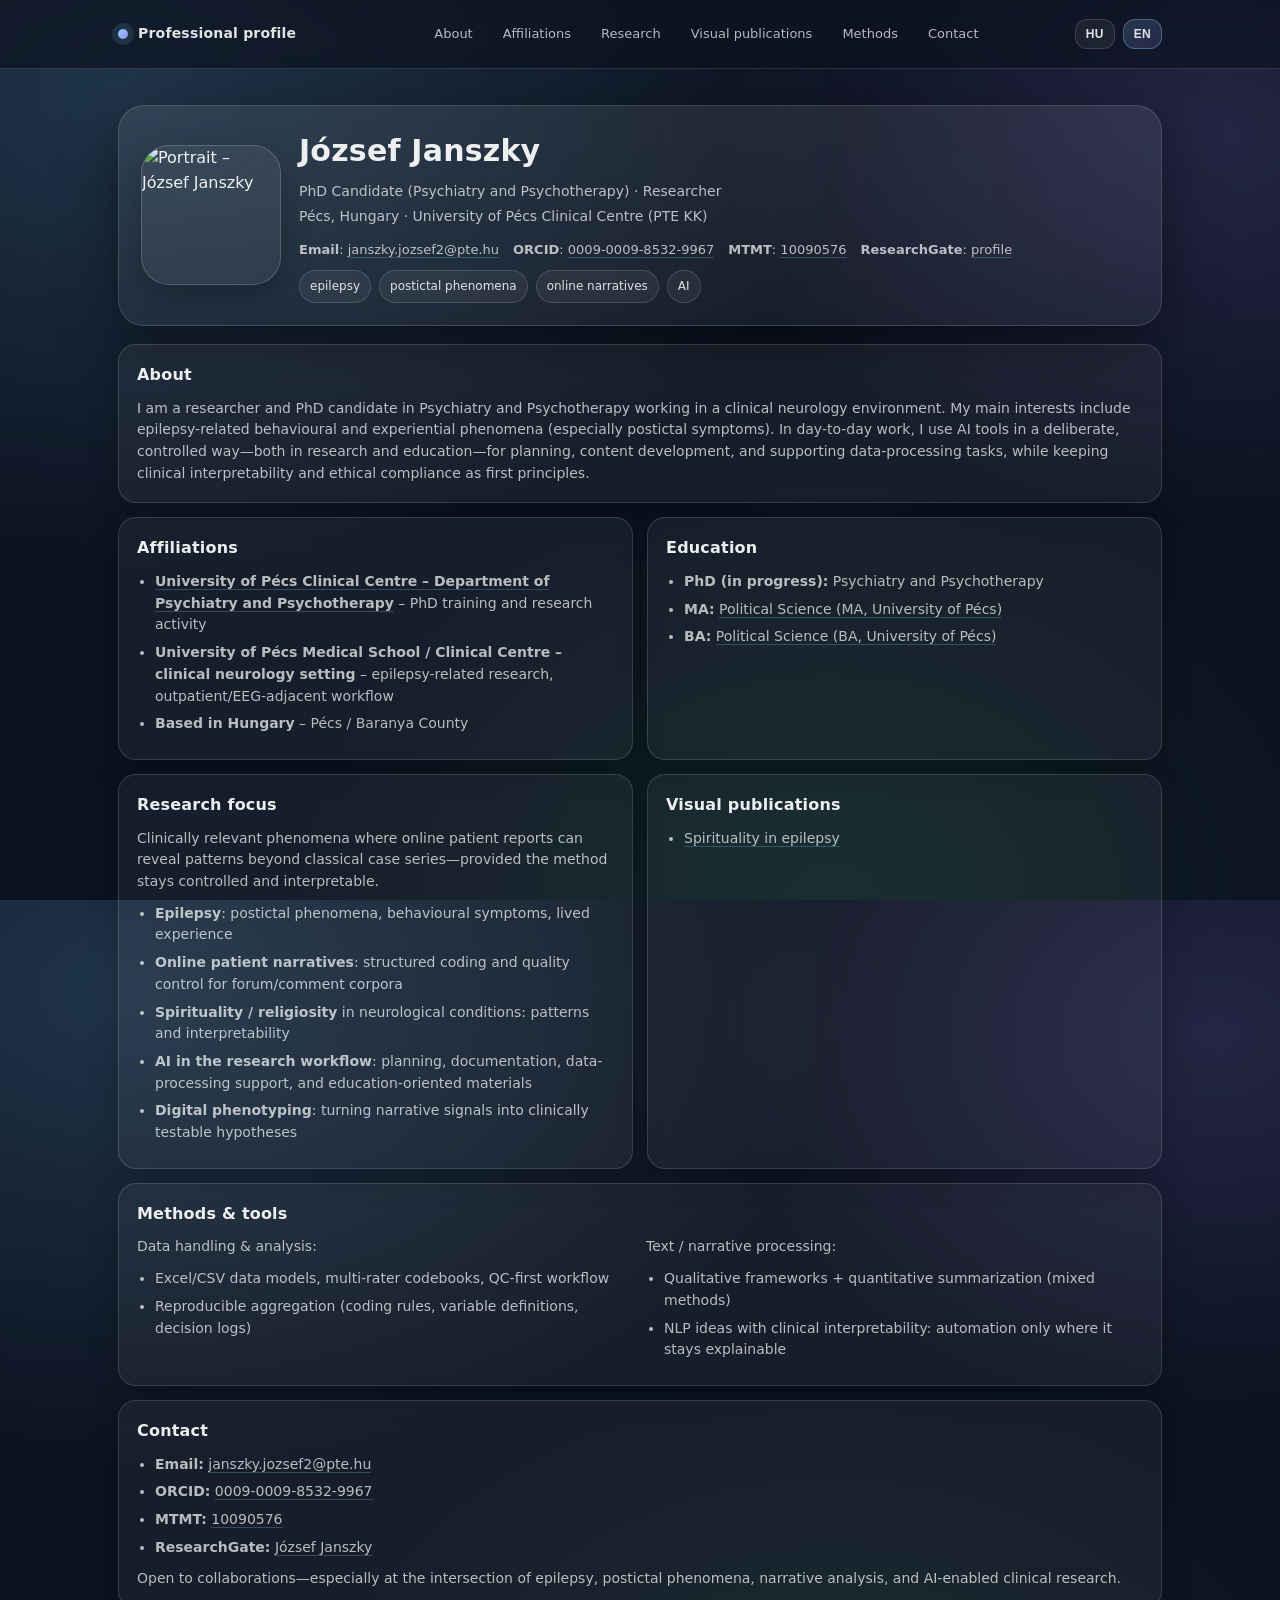
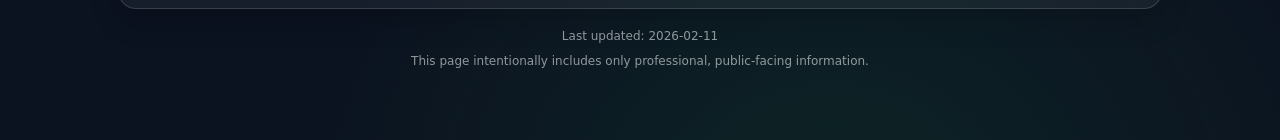
==== index.html @ a7b5bf4c "Add files via upload" ====
<!doctype html>
<html lang="hu">
<head>
  <meta charset="utf-8" />
  <meta name="viewport" content="width=device-width, initial-scale=1" />
  <title>József Janszky · Professional Profile</title>
  <meta name="description" content="Bilingual (HU/EN) professional profile for József Janszky — PhD candidate, researcher at the University of Pécs Clinical Centre." />
  <meta property="og:title" content="József Janszky · Professional Profile" />
  <meta property="og:description" content="Bilingual (HU/EN) professional profile — epilepsy-focused clinical researcher using AI in research and education." />
  <meta property="og:image" content="Profil.png" />
  <meta name="theme-color" content="#0b1220" />

  <style>
    :root {
      --bg: #0b1220;
      --panel: rgba(255,255,255,.06);
      --panel2: rgba(255,255,255,.10);
      --text: rgba(255,255,255,.92);
      --muted: rgba(255,255,255,.70);
      --muted2: rgba(255,255,255,.55);
      --accent: #7dd3fc;
      --accent2: #a78bfa;
      --border: rgba(255,255,255,.14);
      --shadow: 0 18px 60px rgba(0,0,0,.40);
      --radius: 18px;
      --radius2: 26px;
      --maxw: 1080px;
    }
    * { box-sizing: border-box; }
    html, body { height: 100%; }
    body {
      margin: 0;
      font-family: ui-sans-serif, system-ui, -apple-system, Segoe UI, Roboto, Helvetica, Arial, "Apple Color Emoji","Segoe UI Emoji";
      background:
        radial-gradient(1200px 800px at 10% 10%, rgba(125,211,252,.18), transparent 60%),
        radial-gradient(900px 700px at 95% 15%, rgba(167,139,250,.16), transparent 55%),
        radial-gradient(900px 700px at 65% 100%, rgba(34,197,94,.10), transparent 60%),
        var(--bg);
      color: var(--text);
      line-height: 1.55;
    }
    a {
      color: inherit;
      text-decoration: none;
      border-bottom: 1px solid rgba(125,211,252,.25);
    }
    a:hover {
      border-bottom-color: rgba(125,211,252,.70);
      color: white;
    }
    .topbar {
      position: sticky;
      top: 0;
      z-index: 50;
      backdrop-filter: blur(10px);
      background: rgba(11,18,32,.65);
      border-bottom: 1px solid var(--border);
    }
    .topbar-inner {
      max-width: var(--maxw);
      margin: 0 auto;
      padding: 12px 18px;
      display: flex;
      gap: 14px;
      align-items: center;
      justify-content: space-between;
    }
    .brand {
      display: flex;
      gap: 10px;
      align-items: center;
      min-width: 220px;
    }
    .dot {
      width: 10px; height: 10px; border-radius: 99px;
      background: linear-gradient(135deg, var(--accent), var(--accent2));
      box-shadow: 0 0 0 6px rgba(125,211,252,.12);
    }
    .brand-title {
      font-weight: 650;
      letter-spacing: .2px;
      font-size: 14px;
      color: rgba(255,255,255,.88);
    }
    .nav {
      display: flex;
      gap: 14px;
      flex-wrap: wrap;
      justify-content: center;
      align-items: center;
      padding: 6px 0;
    }
    .nav a {
      border-bottom: none;
      color: var(--muted);
      font-size: 13px;
      padding: 6px 8px;
      border-radius: 10px;
    }
    .nav a:hover {
      background: rgba(255,255,255,.06);
      color: rgba(255,255,255,.92);
    }
    .lang-switch {
      display: flex;
      gap: 8px;
      align-items: center;
    }
    .btn {
      appearance: none;
      border: 1px solid var(--border);
      background: rgba(255,255,255,.06);
      color: rgba(255,255,255,.86);
      padding: 7px 10px;
      border-radius: 12px;
      cursor: pointer;
      font-size: 12px;
      font-weight: 650;
      letter-spacing: .3px;
    }
    .btn:hover {
      background: rgba(255,255,255,.10);
      border-color: rgba(255,255,255,.22);
    }
    .btn.active {
      background: linear-gradient(135deg, rgba(125,211,252,.18), rgba(167,139,250,.16));
      border-color: rgba(125,211,252,.35);
    }

    .container {
      max-width: var(--maxw);
      margin: 0 auto;
      padding: 18px 18px 70px;
    }

    .hero {
      margin-top: 18px;
      border: 1px solid var(--border);
      background: linear-gradient(180deg, rgba(255,255,255,.08), rgba(255,255,255,.05));
      border-radius: var(--radius2);
      box-shadow: var(--shadow);
      padding: 22px;
      display: grid;
      grid-template-columns: 140px 1fr;
      gap: 18px;
      align-items: center;
    }
    .avatar {
      width: 140px;
      height: 140px;
      border-radius: 28px;
      object-fit: cover;
      border: 1px solid rgba(255,255,255,.18);
      box-shadow: 0 10px 30px rgba(0,0,0,.25);
      background: rgba(255,255,255,.06);
    }
    h1 {
      margin: 0;
      font-size: 30px;
      letter-spacing: .2px;
    }
    .subtitle {
      margin: 6px 0 10px;
      color: var(--muted);
      font-size: 14px;
    }
    .chips {
      display: flex;
      flex-wrap: wrap;
      gap: 8px;
      margin-top: 10px;
    }
    .chip {
      font-size: 12px;
      color: rgba(255,255,255,.86);
      padding: 6px 10px;
      border-radius: 999px;
      border: 1px solid rgba(255,255,255,.14);
      background: rgba(255,255,255,.06);
    }
    .meta {
      display: flex;
      flex-wrap: wrap;
      gap: 10px 14px;
      margin-top: 12px;
      color: var(--muted);
      font-size: 13px;
    }
    .meta a {
      border-bottom-color: rgba(125,211,252,.25);
    }

    .grid {
      margin-top: 18px;
      display: grid;
      grid-template-columns: 1fr 1fr;
      gap: 14px;
    }
    .card {
      border: 1px solid var(--border);
      background: rgba(255,255,255,.05);
      border-radius: var(--radius);
      padding: 18px;
      box-shadow: 0 10px 30px rgba(0,0,0,.18);
    }
    .card h2 {
      margin: 0 0 10px;
      font-size: 16px;
      letter-spacing: .2px;
    }
    .card p {
      margin: 0;
      color: var(--muted);
      font-size: 14px;
    }
    .card ul {
      margin: 10px 0 0 18px;
      padding: 0;
      color: var(--muted);
      font-size: 14px;
    }
    .card li {
      margin: 6px 0;
    }
    .wide {
      grid-column: 1 / -1;
    }

    .footer {
      margin-top: 18px;
      color: var(--muted2);
      font-size: 12px;
      text-align: center;
    }
    .footer a {
      color: rgba(255,255,255,.78);
      border-bottom-color: rgba(255,255,255,.25);
    }

    @media (max-width: 820px) {
      .hero {
        grid-template-columns: 1fr;
      }
      .avatar {
        width: 128px;
        height: 128px;
      }
      .grid {
        grid-template-columns: 1fr;
      }
      .brand {
        min-width: unset;
      }
      .nav {
        display: none;
      }
    }

    @media print {
      body {
        background: white;
        color: black;
      }
      .topbar, .chips {
        display: none !important;
      }
      .hero, .card {
        box-shadow: none;
        background: white;
        border-color: #ddd;
      }
      a {
        border-bottom: none;
        color: black;
        text-decoration: underline;
      }
      .subtitle, .card p, .card ul, .meta {
        color: #333;
      }
    }
  </style>
</head>

<body>
  <header class="topbar">
    <div class="topbar-inner">
      <div class="brand" aria-label="Site header">
        <span class="dot" aria-hidden="true"></span>
        <div>
          <div class="brand-title" data-i18n="brand_title">Szakmai profil</div>
        </div>
      </div>

      <nav class="nav" aria-label="Page navigation">
        <a href="#about" data-i18n="nav_about">Röviden</a>
        <a href="#affiliations" data-i18n="nav_affiliations">Intézményi háttér</a>
        <a href="#interests" data-i18n="nav_interests">Kutatási témák</a>
        <a href="#projects" data-i18n="nav_projects">Vizuális publikációk</a>
        <a href="#methods" data-i18n="nav_methods">Módszertan</a>
        <a href="#contact" data-i18n="nav_contact">Kapcsolat</a>
      </nav>

      <div class="lang-switch" aria-label="Language switch">
        <button class="btn active" id="btnHu" type="button" aria-pressed="true" onclick="setLang('hu')">HU</button>
        <button class="btn" id="btnEn" type="button" aria-pressed="false" onclick="setLang('en')">EN</button>
      </div>
    </div>
  </header>

  <main class="container">
    <section class="hero" aria-label="Profile header">
      <img class="avatar" src="Profil.png" alt="" data-i18n-alt="photo_alt" />

      <div>
        <h1>József Janszky</h1>
        <div class="subtitle" data-i18n="hero_title">PhD-hallgató (Pszichiátria és pszichoterápia) · kutató</div>
        <div class="subtitle" style="margin-top:-6px" data-i18n="hero_subtitle">Pécs, Magyarország · University of Pécs Clinical Centre (PTE KK)</div>

        <div class="meta" aria-label="Quick links">
          <span><strong data-i18n="meta_email_label">E-mail</strong>: <a href="mailto:janszky.jozsef2@pte.hu">janszky.jozsef2@pte.hu</a></span>
          <span><strong>ORCID</strong>: <a href="https://orcid.org/0009-0009-8532-9967" target="_blank" rel="noopener">0009-0009-8532-9967</a></span>
          <span><strong>MTMT</strong>: <a href="https://m2.mtmt.hu/gui2/?mode=browse&sel=10090576&type=authors" target="_blank" rel="noopener">10090576</a></span>
          <span><strong>ResearchGate</strong>: <a href="https://www.researchgate.net/profile/Jozsef-Janszky-2?ev=hdr_xprf" target="_blank" rel="noopener">profile</a></span>
        </div>

        <div class="chips" aria-label="Keywords">
          <span class="chip" data-i18n="chip_epilepsy">epilepszia</span>
          <span class="chip" data-i18n="chip_postictal">posztiktális jelenségek</span>
          <span class="chip" data-i18n="chip_narratives">online narratívák</span>
          <span class="chip" data-i18n="chip_ai">AI</span>
        </div>
      </div>
    </section>

    <section class="grid" aria-label="Content sections">
      <article class="card wide" id="about">
        <h2 data-i18n="about_title">Röviden</h2>
        <p data-i18n="about_p1"></p>
      </article>

      <article class="card" id="affiliations">
        <h2 data-i18n="aff_title">Intézményi háttér</h2>
        <ul data-i18n-html="aff_list"></ul>
      </article>

      <article class="card">
        <h2 data-i18n="edu_title">Végzettség</h2>
        <ul data-i18n-html="edu_list"></ul>
      </article>

      <article class="card" id="interests">
        <h2 data-i18n="interests_title">Kutatási fókusz</h2>
        <p data-i18n="interests_p1"></p>
        <ul data-i18n-html="interests_list"></ul>
      </article>

      <article class="card" id="projects">
        <h2 data-i18n="projects_title">Vizuális publikációk</h2>
        <ul data-i18n-html="projects_list"></ul>
        <p style="margin-top:10px" data-i18n="projects_note"></p>
      </article>

      <article class="card wide" id="methods">
        <h2 data-i18n="methods_title">Módszertan & eszközök</h2>
        <div style="display:grid; grid-template-columns: 1fr 1fr; gap: 12px;">
          <div>
            <p data-i18n="methods_p1"></p>
            <ul data-i18n-html="methods_list1"></ul>
          </div>
          <div>
            <p data-i18n="methods_p2"></p>
            <ul data-i18n-html="methods_list2"></ul>
          </div>
        </div>
      </article>

      <article class="card wide" id="contact">
        <h2 data-i18n="contact_title">Kapcsolat</h2>
        <ul data-i18n-html="contact_list"></ul>
        <p style="margin-top:10px" data-i18n="contact_note"></p>
      </article>
    </section>

    <footer class="footer" aria-label="Footer">
      <div data-i18n="last_updated">Utoljára frissítve: 2026-02-11</div>
      <div style="margin-top:6px" data-i18n-html="privacy_note"></div>
    </footer>
  </main>

  <script>
    const I18N = {
      hu: {
        brand_title: "Szakmai profil",
        nav_about: "Röviden",
        nav_affiliations: "Intézményi háttér",
        nav_interests: "Kutatási témák",
        nav_projects: "Vizuális publikációk",
        nav_methods: "Módszertan",
        nav_contact: "Kapcsolat",

        photo_alt: "Portré – Janszky József",
        hero_title: "PhD-hallgató (Pszichiátria és pszichoterápia) · kutató",
        hero_subtitle: "Pécs, Magyarország · University of Pécs Clinical Centre (PTE KK)",
        meta_email_label: "E-mail",

        chip_epilepsy: "epilepszia",
        chip_postictal: "posztiktális jelenségek",
        chip_narratives: "online narratívák",
        chip_ai: "AI",

        about_title: "Röviden",
        about_p1:
          "Kutató és PhD-hallgató vagyok a pszichiátria és pszichoterápia területén, klinikai neurológiai környezetben dolgozom. A fő érdeklődésem az epilepsziához kapcsolódó viselkedéses és élményjelenségek (különösen a posztiktális tünetek). A mindennapi munkámban az AI-eszközöket tudatosan, kontrollált módon használom kutatásban és oktatásban: tervezés, anyagkészítés, és adatfeldolgozási feladatok támogatására, úgy hogy a klinikai értelmezhetőség és az etikai megfelelés végig elsődleges marad.",

        aff_title: "Intézményi háttér",
        aff_list: `
          <li><a href="https://kk.pte.hu/hu/klinikai-kozpont-betegellato-egysegek/klinikai-betegellato-egysegek/pszichiatriai-es" target="_blank" rel="noopener"><strong>PTE KK Pszichiátriai és Pszichoterápiás Klinika</strong></a> – PhD-képzés és kutatási tevékenység</li>
          <li><strong>PTE ÁOK / PTE KK – klinikai neurológiai közeg</strong> – epilepsziához kapcsolódó kutatások, ambuláns és EEG-közeli környezet</li>
          <li><strong>Magyarország</strong> – Pécs / Baranya megye</li>
        `,

        edu_title: "Végzettség",
        edu_list: `
          <li><strong>PhD (folyamatban):</strong> Pszichiátria és pszichoterápia</li>
          <li><strong>MA:</strong> <a href="https://btk.pte.hu/hu/kepzeseink/politikatudomany-mesterszak" target="_blank" rel="noopener">PTE Politikatudományok (MA)</a></li>
          <li><strong>BA:</strong> <a href="https://btk.pte.hu/hu/kepzeseink/politikatudomanyok-alapszak" target="_blank" rel="noopener">PTE Politikatudományok (BA)</a></li>
        `,

        interests_title: "Kutatási fókusz",
        interests_p1:
          "Klinikailag releváns jelenségek, amelyeknél sokszor a „klasszikus” leíró esetsorokon túl az online betegbeszámolók is új mintázatokat hozhatnak elő – megfelelő módszertani kontroll mellett.",
        interests_list: `
          <li><strong>Epilepszia</strong>: posztiktális jelenségek, viselkedéses tünetek, betegélmények</li>
          <li><strong>Online beteg-narratívák</strong>: fórum- és kommentkorpuszok strukturált kódolása, minőség-ellenőrzése</li>
          <li><strong>Spiritualitás / vallásosság</strong> neurológiai állapotokban: mintázatok és interpretálhatóság</li>
          <li><strong>AI a kutatási munkafolyamatban</strong>: tervezés, dokumentálás, adatfeldolgozás-támogatás, oktatási anyagok fejlesztése</li>
          <li><strong>Digitális fenotipizálás</strong>: narratív jelekből klinikai hipotézisek felállítása</li>
        `,

        projects_title: "Vizuális publikációk",
        projects_list: `
          <li><a href="https://janszkyjozsef.github.io/Spirituality-in-epilepsy/" target="_blank" rel="noopener">Spirituality in epilepsy</a></li>
        `,
        projects_note: ``,

        methods_title: "Módszertan & eszközök",
        methods_p1: "Adatkezelés és elemzés:",
        methods_list1: `
          <li>Excel/CSV alapú adatmodellek, többkódolós kódlapok, minőség-ellenőrzés</li>
          <li>Reprodukálható összesítések (kódolási szabályok, változódefiníciók, döntési napló)</li>
        `,
        methods_p2: "Szöveges/narratív adatok feldolgozása:",
        methods_list2: `
          <li>Qualitatív kódolási keretek + kvantitatív összegzés (mixed methods)</li>
          <li>NLP-ötletek klinikai interpretációval: csak annyi automatizálás, amennyi átlátható</li>
        `,

        contact_title: "Kapcsolat",
        contact_list: `
          <li><strong>E-mail:</strong> <a href="mailto:janszky.jozsef2@pte.hu">janszky.jozsef2@pte.hu</a></li>
          <li><strong>ORCID:</strong> <a href="https://orcid.org/0009-0009-8532-9967" target="_blank" rel="noopener">0009-0009-8532-9967</a></li>
          <li><strong>MTMT:</strong> <a href="https://m2.mtmt.hu/gui2/?mode=browse&sel=10090576&type=authors" target="_blank" rel="noopener">10090576</a></li>
          <li><strong>ResearchGate:</strong> <a href="https://www.researchgate.net/profile/Jozsef-Janszky-2?ev=hdr_xprf" target="_blank" rel="noopener">József Janszky</a></li>
        `,
        contact_note:
          "Szakmai együttműködésekre nyitott vagyok, különösen epilepszia, posztiktális jelenségek, narratíva-elemzés és AI-támogatott klinikai kutatás metszetében.",

        last_updated: "Utoljára frissítve: 2026-02-11",
        privacy_note:
          "Ez az oldal szándékosan csak szakmai és nyilvánosan vállalható információkat tartalmaz."
      },

      en: {
        brand_title: "Professional profile",
        nav_about: "About",
        nav_affiliations: "Affiliations",
        nav_interests: "Research",
        nav_projects: "Visual publications",
        nav_methods: "Methods",
        nav_contact: "Contact",

        photo_alt: "Portrait – József Janszky",
        hero_title: "PhD Candidate (Psychiatry and Psychotherapy) · Researcher",
        hero_subtitle: "Pécs, Hungary · University of Pécs Clinical Centre (PTE KK)",
        meta_email_label: "Email",

        chip_epilepsy: "epilepsy",
        chip_postictal: "postictal phenomena",
        chip_narratives: "online narratives",
        chip_ai: "AI",

        about_title: "About",
        about_p1:
          "I am a researcher and PhD candidate in Psychiatry and Psychotherapy working in a clinical neurology environment. My main interests include epilepsy-related behavioural and experiential phenomena (especially postictal symptoms). In day-to-day work, I use AI tools in a deliberate, controlled way—both in research and education—for planning, content development, and supporting data-processing tasks, while keeping clinical interpretability and ethical compliance as first principles.",

        aff_title: "Affiliations",
        aff_list: `
          <li><a href="https://kk.pte.hu/hu/klinikai-kozpont-betegellato-egysegek/klinikai-betegellato-egysegek/pszichiatriai-es" target="_blank" rel="noopener"><strong>University of Pécs Clinical Centre – Department of Psychiatry and Psychotherapy</strong></a> – PhD training and research activity</li>
          <li><strong>University of Pécs Medical School / Clinical Centre – clinical neurology setting</strong> – epilepsy-related research, outpatient/EEG-adjacent workflow</li>
          <li><strong>Based in Hungary</strong> – Pécs / Baranya County</li>
        `,

        edu_title: "Education",
        edu_list: `
          <li><strong>PhD (in progress):</strong> Psychiatry and Psychotherapy</li>
          <li><strong>MA:</strong> <a href="https://btk.pte.hu/hu/kepzeseink/politikatudomany-mesterszak" target="_blank" rel="noopener">Political Science (MA, University of Pécs)</a></li>
          <li><strong>BA:</strong> <a href="https://btk.pte.hu/hu/kepzeseink/politikatudomanyok-alapszak" target="_blank" rel="noopener">Political Science (BA, University of Pécs)</a></li>
        `,

        interests_title: "Research focus",
        interests_p1:
          "Clinically relevant phenomena where online patient reports can reveal patterns beyond classical case series—provided the method stays controlled and interpretable.",
        interests_list: `
          <li><strong>Epilepsy</strong>: postictal phenomena, behavioural symptoms, lived experience</li>
          <li><strong>Online patient narratives</strong>: structured coding and quality control for forum/comment corpora</li>
          <li><strong>Spirituality / religiosity</strong> in neurological conditions: patterns and interpretability</li>
          <li><strong>AI in the research workflow</strong>: planning, documentation, data-processing support, and education-oriented materials</li>
          <li><strong>Digital phenotyping</strong>: turning narrative signals into clinically testable hypotheses</li>
        `,

        projects_title: "Visual publications",
        projects_list: `
          <li><a href="https://janszkyjozsef.github.io/Spirituality-in-epilepsy/" target="_blank" rel="noopener">Spirituality in epilepsy</a></li>
        `,
        projects_note: ``,

        methods_title: "Methods & tools",
        methods_p1: "Data handling & analysis:",
        methods_list1: `
          <li>Excel/CSV data models, multi-rater codebooks, QC-first workflow</li>
          <li>Reproducible aggregation (coding rules, variable definitions, decision logs)</li>
        `,
        methods_p2: "Text / narrative processing:",
        methods_list2: `
          <li>Qualitative frameworks + quantitative summarization (mixed methods)</li>
          <li>NLP ideas with clinical interpretability: automation only where it stays explainable</li>
        `,

        contact_title: "Contact",
        contact_list: `
          <li><strong>Email:</strong> <a href="mailto:janszky.jozsef2@pte.hu">janszky.jozsef2@pte.hu</a></li>
          <li><strong>ORCID:</strong> <a href="https://orcid.org/0009-0009-8532-9967" target="_blank" rel="noopener">0009-0009-8532-9967</a></li>
          <li><strong>MTMT:</strong> <a href="https://m2.mtmt.hu/gui2/?mode=browse&sel=10090576&type=authors" target="_blank" rel="noopener">10090576</a></li>
          <li><strong>ResearchGate:</strong> <a href="https://www.researchgate.net/profile/Jozsef-Janszky-2?ev=hdr_xprf" target="_blank" rel="noopener">József Janszky</a></li>
        `,
        contact_note:
          "Open to collaborations—especially at the intersection of epilepsy, postictal phenomena, narrative analysis, and AI-enabled clinical research.",

        last_updated: "Last updated: 2026-02-11",
        privacy_note:
          "This page intentionally includes only professional, public-facing information."
      }
    };

    function setOrHideText(el, text) {
      const t = (text || "").trim();
      if (!t) {
        el.style.display = "none";
        el.textContent = "";
        return;
      }
      el.style.display = "";
      el.textContent = t;
    }

    function setOrHideHTML(el, html) {
      const h = (html || "").trim();
      if (!h) {
        el.style.display = "none";
        el.innerHTML = "";
        return;
      }
      el.style.display = "";
      el.innerHTML = h;
    }

    function applyI18n(lang) {
      const dict = I18N[lang] || I18N.hu;

      document.querySelectorAll("[data-i18n]").forEach(el => {
        const key = el.getAttribute("data-i18n");
        const val = dict[key];
        if (typeof val === "string") {
          setOrHideText(el, val.replace("{today}", "2026-02-11"));
        }
      });

      document.querySelectorAll("[data-i18n-html]").forEach(el => {
        const key = el.getAttribute("data-i18n-html");
        const val = dict[key];
        if (typeof val === "string") {
          setOrHideHTML(el, val.replace("{today}", "2026-02-11"));
        }
      });

      document.querySelectorAll("[data-i18n-alt]").forEach(el => {
        const key = el.getAttribute("data-i18n-alt");
        const val = dict[key];
        if (typeof val === "string") el.setAttribute("alt", val);
      });

      document.documentElement.lang = lang;
      document.getElementById("btnHu").classList.toggle("active", lang === "hu");
      document.getElementById("btnEn").classList.toggle("active", lang === "en");
      document.getElementById("btnHu").setAttribute("aria-pressed", lang === "hu" ? "true" : "false");
      document.getElementById("btnEn").setAttribute("aria-pressed", lang === "en" ? "true" : "false");
    }

    function setLang(lang) {
      try { localStorage.setItem("lang", lang); } catch(e) {}
      applyI18n(lang);
    }

    (function() {
      let lang = "hu";
      try {
        const stored = localStorage.getItem("lang");
        if (stored === "hu" || stored === "en") lang = stored;
        else {
          const nav = (navigator.language || "").toLowerCase();
          if (nav.startsWith("en")) lang = "en";
        }
      } catch(e) {}
      applyI18n(lang);
    })();
  </script>
</body>
</html>
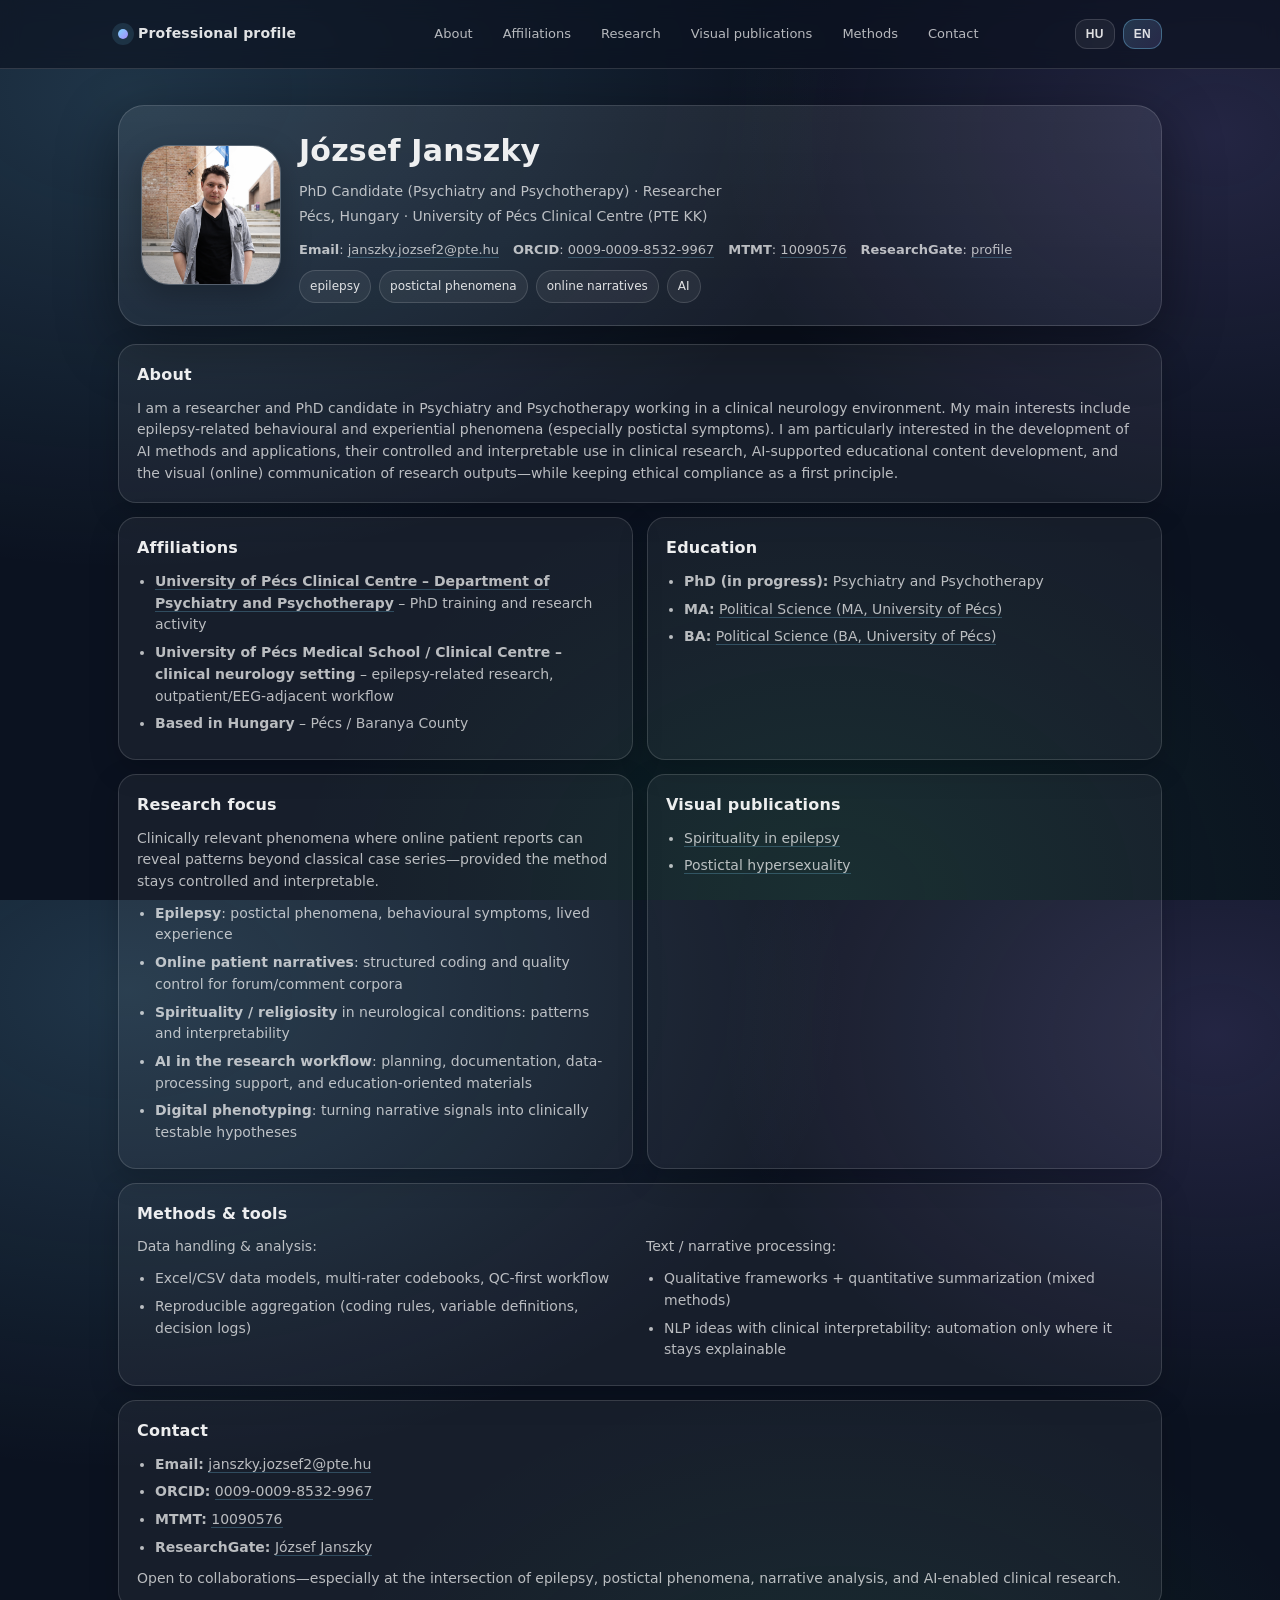
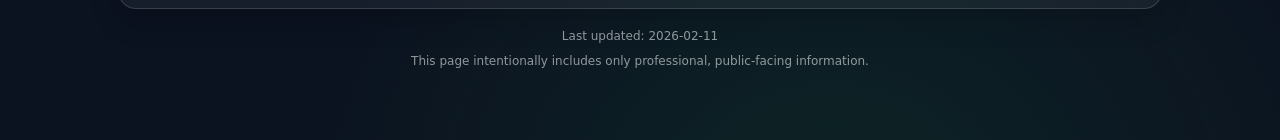
==== commit 12b54d2f: "Add files via upload" ====
--- a/index.html
+++ b/index.html
@@ -7,8 +7,10 @@
   <meta name="description" content="Bilingual (HU/EN) professional profile for József Janszky — PhD candidate, researcher at the University of Pécs Clinical Centre." />
   <meta property="og:title" content="József Janszky · Professional Profile" />
   <meta property="og:description" content="Bilingual (HU/EN) professional profile — epilepsy-focused clinical researcher using AI in research and education." />
+  <meta property="og:image" content="Profil_512.jpg" />
   <meta property="og:image" content="Profil.png" />
   <meta name="theme-color" content="#0b1220" />
+  <link rel="preload" as="image" href="Profil_512.jpg" />
 
   <style>
     :root {
@@ -309,7 +311,7 @@
 
   <main class="container">
     <section class="hero" aria-label="Profile header">
-      <img class="avatar" src="Profil.png" alt="" data-i18n-alt="photo_alt" />
+      <img class="avatar" src="Profil_512.jpg" data-embed="[data-uri]" onerror="if(!this.dataset.triedPng){this.dataset.triedPng='1'; this.src='Profil.png';} else {this.onerror=null; this.src=this.dataset.embed;}" loading="eager" decoding="async" alt="" data-i18n-alt="photo_alt" />
 
       <div>
         <h1>József Janszky</h1>
@@ -410,7 +412,7 @@
 
         about_title: "Röviden",
         about_p1:
-          "Kutató és PhD-hallgató vagyok a pszichiátria és pszichoterápia területén, klinikai neurológiai környezetben dolgozom. A fő érdeklődésem az epilepsziához kapcsolódó viselkedéses és élményjelenségek (különösen a posztiktális tünetek). A mindennapi munkámban az AI-eszközöket tudatosan, kontrollált módon használom kutatásban és oktatásban: tervezés, anyagkészítés, és adatfeldolgozási feladatok támogatására, úgy hogy a klinikai értelmezhetőség és az etikai megfelelés végig elsődleges marad.",
+          "Kutató és PhD-hallgató vagyok a pszichiátria és pszichoterápia területén, klinikai neurológiai környezetben dolgozom. A fő érdeklődésem az epilepsziához kapcsolódó viselkedéses és élményjelenségek (különösen a posztiktális tünetek). Érdeklődési körömbe tartozik a mesterséges intelligencia módszertanának és gyakorlati alkalmazásainak fejlődése, a klinikai kutatásban történő kontrollált, interpretálható felhasználása, az AI-alapú oktatási anyagfejlesztés, valamint a kutatási eredmények vizuális (online) kommunikációja – mindvégig az etikai megfelelés elsődlegességével.",
 
         aff_title: "Intézményi háttér",
         aff_list: `
@@ -440,6 +442,7 @@
         projects_title: "Vizuális publikációk",
         projects_list: `
           <li><a href="https://janszkyjozsef.github.io/Spirituality-in-epilepsy/" target="_blank" rel="noopener">Spirituality in epilepsy</a></li>
+          <li><a href="https://janszkyjozsef.github.io/Posztikt-lis-Hiperzexualit-s-az-Epilepszi-ban/" target="_blank" rel="noopener">Posztiktális Hipersexualitás</a></li>
         `,
         projects_note: ``,
 
@@ -491,7 +494,7 @@
 
         about_title: "About",
         about_p1:
-          "I am a researcher and PhD candidate in Psychiatry and Psychotherapy working in a clinical neurology environment. My main interests include epilepsy-related behavioural and experiential phenomena (especially postictal symptoms). In day-to-day work, I use AI tools in a deliberate, controlled way—both in research and education—for planning, content development, and supporting data-processing tasks, while keeping clinical interpretability and ethical compliance as first principles.",
+          "I am a researcher and PhD candidate in Psychiatry and Psychotherapy working in a clinical neurology environment. My main interests include epilepsy-related behavioural and experiential phenomena (especially postictal symptoms). I am particularly interested in the development of AI methods and applications, their controlled and interpretable use in clinical research, AI-supported educational content development, and the visual (online) communication of research outputs—while keeping ethical compliance as a first principle.",
 
         aff_title: "Affiliations",
         aff_list: `
@@ -521,6 +524,7 @@
         projects_title: "Visual publications",
         projects_list: `
           <li><a href="https://janszkyjozsef.github.io/Spirituality-in-epilepsy/" target="_blank" rel="noopener">Spirituality in epilepsy</a></li>
+          <li><a href="https://janszkyjozsef.github.io/Posztikt-lis-Hiperzexualit-s-az-Epilepszi-ban/" target="_blank" rel="noopener">Postictal hypersexuality</a></li>
         `,
         projects_note: ``,
 
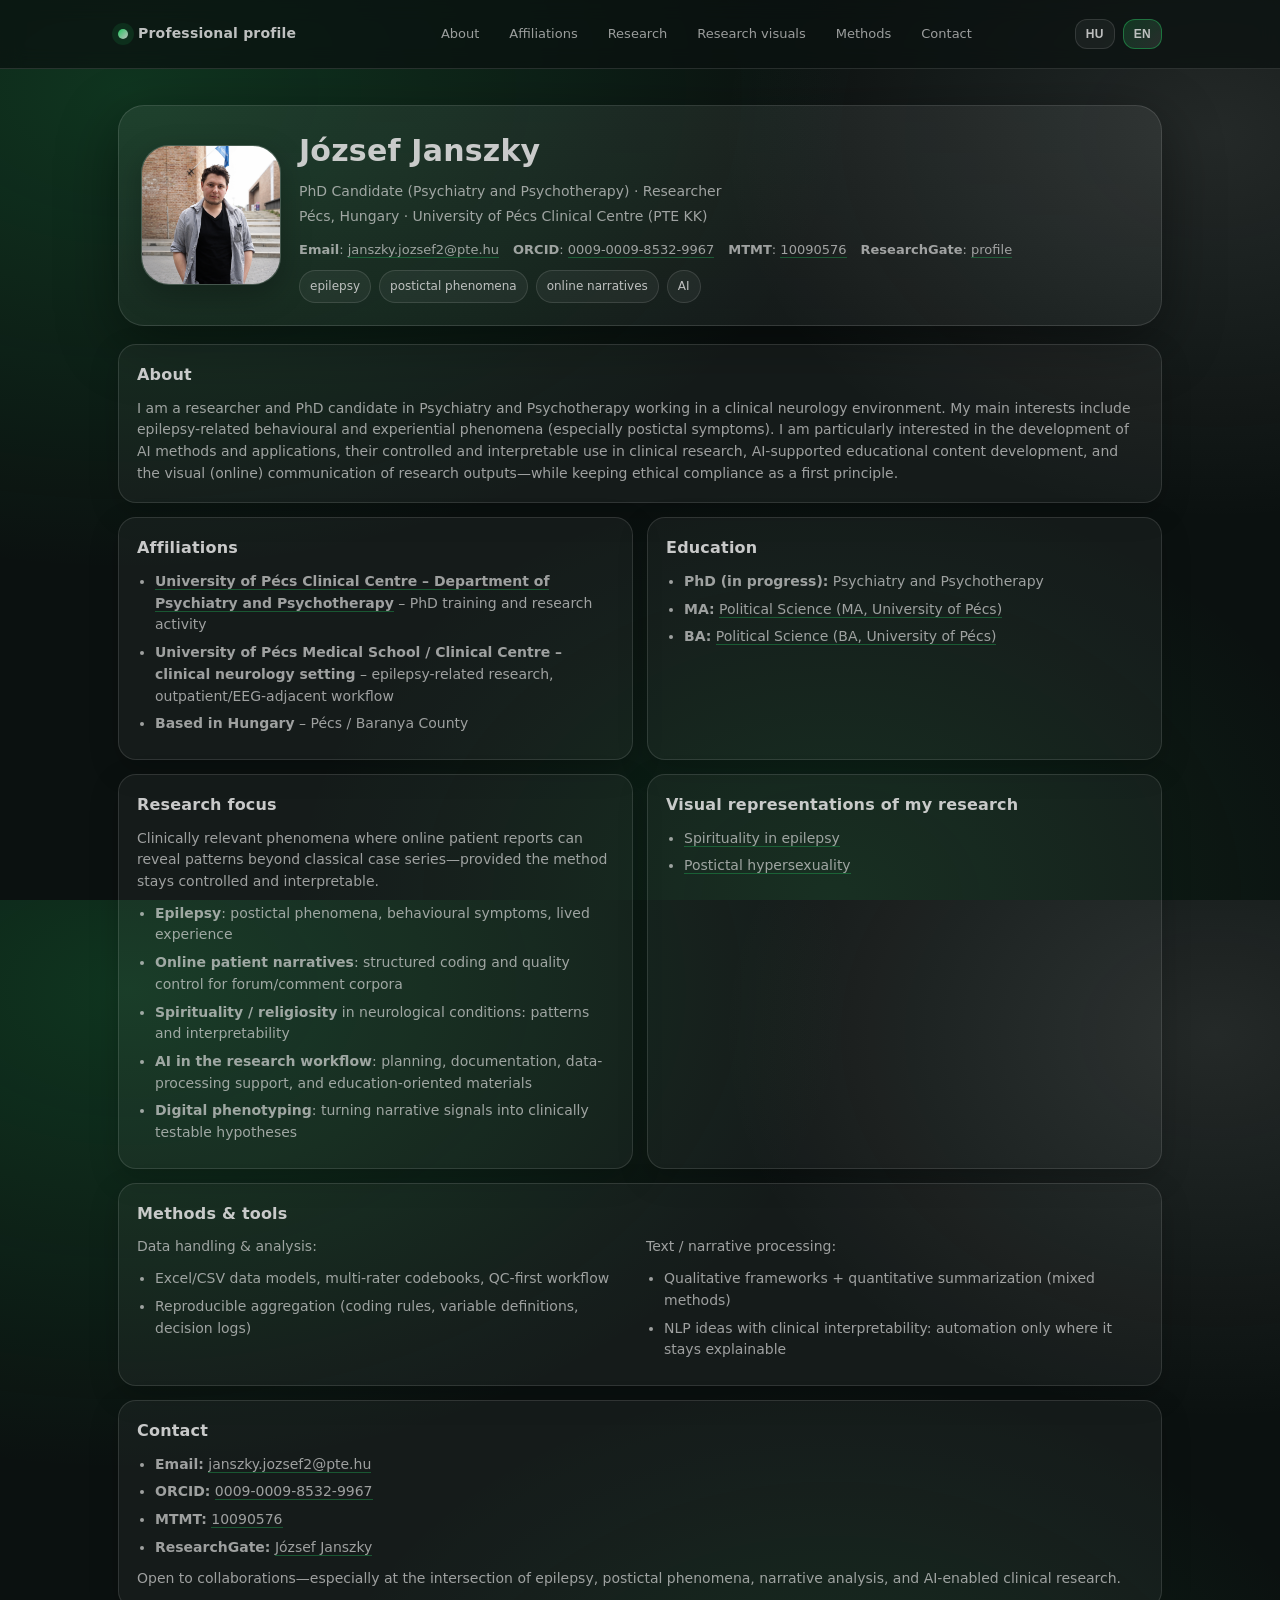
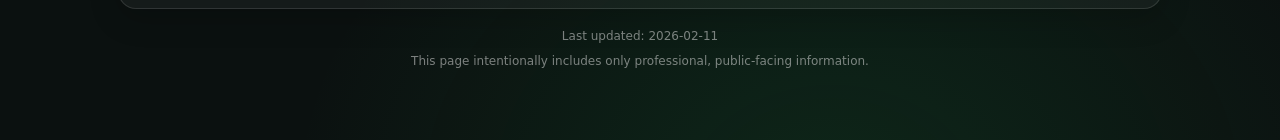
==== commit 3d4a9e4f: "Add files via upload" ====
--- a/index.html
+++ b/index.html
@@ -9,20 +9,20 @@
   <meta property="og:description" content="Bilingual (HU/EN) professional profile — epilepsy-focused clinical researcher using AI in research and education." />
   <meta property="og:image" content="Profil_512.jpg" />
   <meta property="og:image" content="Profil.png" />
-  <meta name="theme-color" content="#0b1220" />
+  <meta name="theme-color" content="#0b1110" />
   <link rel="preload" as="image" href="Profil_512.jpg" />
 
   <style>
     :root {
-      --bg: #0b1220;
-      --panel: rgba(255,255,255,.06);
-      --panel2: rgba(255,255,255,.10);
-      --text: rgba(255,255,255,.92);
-      --muted: rgba(255,255,255,.70);
-      --muted2: rgba(255,255,255,.55);
-      --accent: #7dd3fc;
-      --accent2: #a78bfa;
-      --border: rgba(255,255,255,.14);
+      --bg: #0b1110;
+      --panel: rgba(216,216,216,.06);
+      --panel2: rgba(216,216,216,.10);
+      --text: rgba(216,216,216,.92);
+      --muted: rgba(216,216,216,.70);
+      --muted2: rgba(216,216,216,.55);
+      --accent: #22c55e;
+      --accent2: #c0c0c0;
+      --border: rgba(216,216,216,.14);
       --shadow: 0 18px 60px rgba(0,0,0,.40);
       --radius: 18px;
       --radius2: 26px;
@@ -34,9 +34,9 @@
       margin: 0;
       font-family: ui-sans-serif, system-ui, -apple-system, Segoe UI, Roboto, Helvetica, Arial, "Apple Color Emoji","Segoe UI Emoji";
       background:
-        radial-gradient(1200px 800px at 10% 10%, rgba(125,211,252,.18), transparent 60%),
-        radial-gradient(900px 700px at 95% 15%, rgba(167,139,250,.16), transparent 55%),
-        radial-gradient(900px 700px at 65% 100%, rgba(34,197,94,.10), transparent 60%),
+        radial-gradient(1200px 800px at 10% 10%, rgba(34,197,94,.20), transparent 60%),
+        radial-gradient(900px 700px at 95% 15%, rgba(216,216,216,.12), transparent 55%),
+        radial-gradient(900px 700px at 65% 100%, rgba(34,197,94,.12), transparent 60%),
         var(--bg);
       color: var(--text);
       line-height: 1.55;
@@ -44,18 +44,18 @@
     a {
       color: inherit;
       text-decoration: none;
-      border-bottom: 1px solid rgba(125,211,252,.25);
+      border-bottom: 1px solid rgba(34,197,94,.35);
     }
     a:hover {
-      border-bottom-color: rgba(125,211,252,.70);
-      color: white;
+      border-bottom-color: rgba(34,197,94,.78);
+      color: rgba(232,232,232,.98);
     }
     .topbar {
       position: sticky;
       top: 0;
       z-index: 50;
       backdrop-filter: blur(10px);
-      background: rgba(11,18,32,.65);
+      background: rgba(11,17,16,.72);
       border-bottom: 1px solid var(--border);
     }
     .topbar-inner {
@@ -76,13 +76,13 @@
     .dot {
       width: 10px; height: 10px; border-radius: 99px;
       background: linear-gradient(135deg, var(--accent), var(--accent2));
-      box-shadow: 0 0 0 6px rgba(125,211,252,.12);
+      box-shadow: 0 0 0 6px rgba(34,197,94,.12);
     }
     .brand-title {
       font-weight: 650;
       letter-spacing: .2px;
       font-size: 14px;
-      color: rgba(255,255,255,.88);
+      color: rgba(216,216,216,.88);
     }
     .nav {
       display: flex;
@@ -100,8 +100,8 @@
       border-radius: 10px;
     }
     .nav a:hover {
-      background: rgba(255,255,255,.06);
-      color: rgba(255,255,255,.92);
+      background: rgba(216,216,216,.06);
+      color: rgba(216,216,216,.92);
     }
     .lang-switch {
       display: flex;
@@ -111,8 +111,8 @@
     .btn {
       appearance: none;
       border: 1px solid var(--border);
-      background: rgba(255,255,255,.06);
-      color: rgba(255,255,255,.86);
+      background: rgba(216,216,216,.06);
+      color: rgba(216,216,216,.86);
       padding: 7px 10px;
       border-radius: 12px;
       cursor: pointer;
@@ -121,12 +121,12 @@
       letter-spacing: .3px;
     }
     .btn:hover {
-      background: rgba(255,255,255,.10);
-      border-color: rgba(255,255,255,.22);
+      background: rgba(216,216,216,.10);
+      border-color: rgba(216,216,216,.22);
     }
     .btn.active {
-      background: linear-gradient(135deg, rgba(125,211,252,.18), rgba(167,139,250,.16));
-      border-color: rgba(125,211,252,.35);
+      background: linear-gradient(135deg, rgba(34,197,94,.20), rgba(216,216,216,.12));
+      border-color: rgba(34,197,94,.45);
     }
 
     .container {
@@ -138,7 +138,7 @@
     .hero {
       margin-top: 18px;
       border: 1px solid var(--border);
-      background: linear-gradient(180deg, rgba(255,255,255,.08), rgba(255,255,255,.05));
+      background: linear-gradient(180deg, rgba(216,216,216,.08), rgba(216,216,216,.05));
       border-radius: var(--radius2);
       box-shadow: var(--shadow);
       padding: 22px;
@@ -152,9 +152,9 @@
       height: 140px;
       border-radius: 28px;
       object-fit: cover;
-      border: 1px solid rgba(255,255,255,.18);
+      border: 1px solid rgba(216,216,216,.18);
       box-shadow: 0 10px 30px rgba(0,0,0,.25);
-      background: rgba(255,255,255,.06);
+      background: rgba(216,216,216,.06);
     }
     h1 {
       margin: 0;
@@ -174,11 +174,11 @@
     }
     .chip {
       font-size: 12px;
-      color: rgba(255,255,255,.86);
+      color: rgba(216,216,216,.86);
       padding: 6px 10px;
       border-radius: 999px;
-      border: 1px solid rgba(255,255,255,.14);
-      background: rgba(255,255,255,.06);
+      border: 1px solid rgba(216,216,216,.14);
+      background: rgba(216,216,216,.06);
     }
     .meta {
       display: flex;
@@ -189,7 +189,7 @@
       font-size: 13px;
     }
     .meta a {
-      border-bottom-color: rgba(125,211,252,.25);
+      border-bottom-color: rgba(34,197,94,.35);
     }
 
     .grid {
@@ -200,7 +200,7 @@
     }
     .card {
       border: 1px solid var(--border);
-      background: rgba(255,255,255,.05);
+      background: rgba(216,216,216,.05);
       border-radius: var(--radius);
       padding: 18px;
       box-shadow: 0 10px 30px rgba(0,0,0,.18);
@@ -235,8 +235,8 @@
       text-align: center;
     }
     .footer a {
-      color: rgba(255,255,255,.78);
-      border-bottom-color: rgba(255,255,255,.25);
+      color: rgba(216,216,216,.78);
+      border-bottom-color: rgba(216,216,216,.25);
     }
 
     @media (max-width: 820px) {
@@ -260,7 +260,7 @@
 
     @media print {
       body {
-        background: white;
+        background: #f3f4f6;
         color: black;
       }
       .topbar, .chips {
@@ -268,8 +268,8 @@
       }
       .hero, .card {
         box-shadow: none;
-        background: white;
-        border-color: #ddd;
+        background: #f3f4f6;
+        border-color: #c7c7c7;
       }
       a {
         border-bottom: none;
@@ -297,7 +297,7 @@
         <a href="#about" data-i18n="nav_about">Röviden</a>
         <a href="#affiliations" data-i18n="nav_affiliations">Intézményi háttér</a>
         <a href="#interests" data-i18n="nav_interests">Kutatási témák</a>
-        <a href="#projects" data-i18n="nav_projects">Vizuális publikációk</a>
+        <a href="#projects" data-i18n="nav_projects">Kutatásaim vizuális reprezentációja</a>
         <a href="#methods" data-i18n="nav_methods">Módszertan</a>
         <a href="#contact" data-i18n="nav_contact">Kapcsolat</a>
       </nav>
@@ -357,7 +357,7 @@
       </article>
 
       <article class="card" id="projects">
-        <h2 data-i18n="projects_title">Vizuális publikációk</h2>
+        <h2 data-i18n="projects_title">Kutatásaim vizuális reprezentációja</h2>
         <ul data-i18n-html="projects_list"></ul>
         <p style="margin-top:10px" data-i18n="projects_note"></p>
       </article>
@@ -396,7 +396,7 @@
         nav_about: "Röviden",
         nav_affiliations: "Intézményi háttér",
         nav_interests: "Kutatási témák",
-        nav_projects: "Vizuális publikációk",
+        nav_projects: "Kutatásaim vizuális reprezentációja",
         nav_methods: "Módszertan",
         nav_contact: "Kapcsolat",
 
@@ -439,7 +439,7 @@
           <li><strong>Digitális fenotipizálás</strong>: narratív jelekből klinikai hipotézisek felállítása</li>
         `,
 
-        projects_title: "Vizuális publikációk",
+        projects_title: "Kutatásaim vizuális reprezentációja",
         projects_list: `
           <li><a href="https://janszkyjozsef.github.io/Spirituality-in-epilepsy/" target="_blank" rel="noopener">Spirituality in epilepsy</a></li>
           <li><a href="https://janszkyjozsef.github.io/Posztikt-lis-Hiperzexualit-s-az-Epilepszi-ban/" target="_blank" rel="noopener">Posztiktális Hipersexualitás</a></li>
@@ -478,7 +478,7 @@
         nav_about: "About",
         nav_affiliations: "Affiliations",
         nav_interests: "Research",
-        nav_projects: "Visual publications",
+        nav_projects: "Research visuals",
         nav_methods: "Methods",
         nav_contact: "Contact",
 
@@ -521,7 +521,7 @@
           <li><strong>Digital phenotyping</strong>: turning narrative signals into clinically testable hypotheses</li>
         `,
 
-        projects_title: "Visual publications",
+        projects_title: "Visual representations of my research",
         projects_list: `
           <li><a href="https://janszkyjozsef.github.io/Spirituality-in-epilepsy/" target="_blank" rel="noopener">Spirituality in epilepsy</a></li>
           <li><a href="https://janszkyjozsef.github.io/Posztikt-lis-Hiperzexualit-s-az-Epilepszi-ban/" target="_blank" rel="noopener">Postictal hypersexuality</a></li>
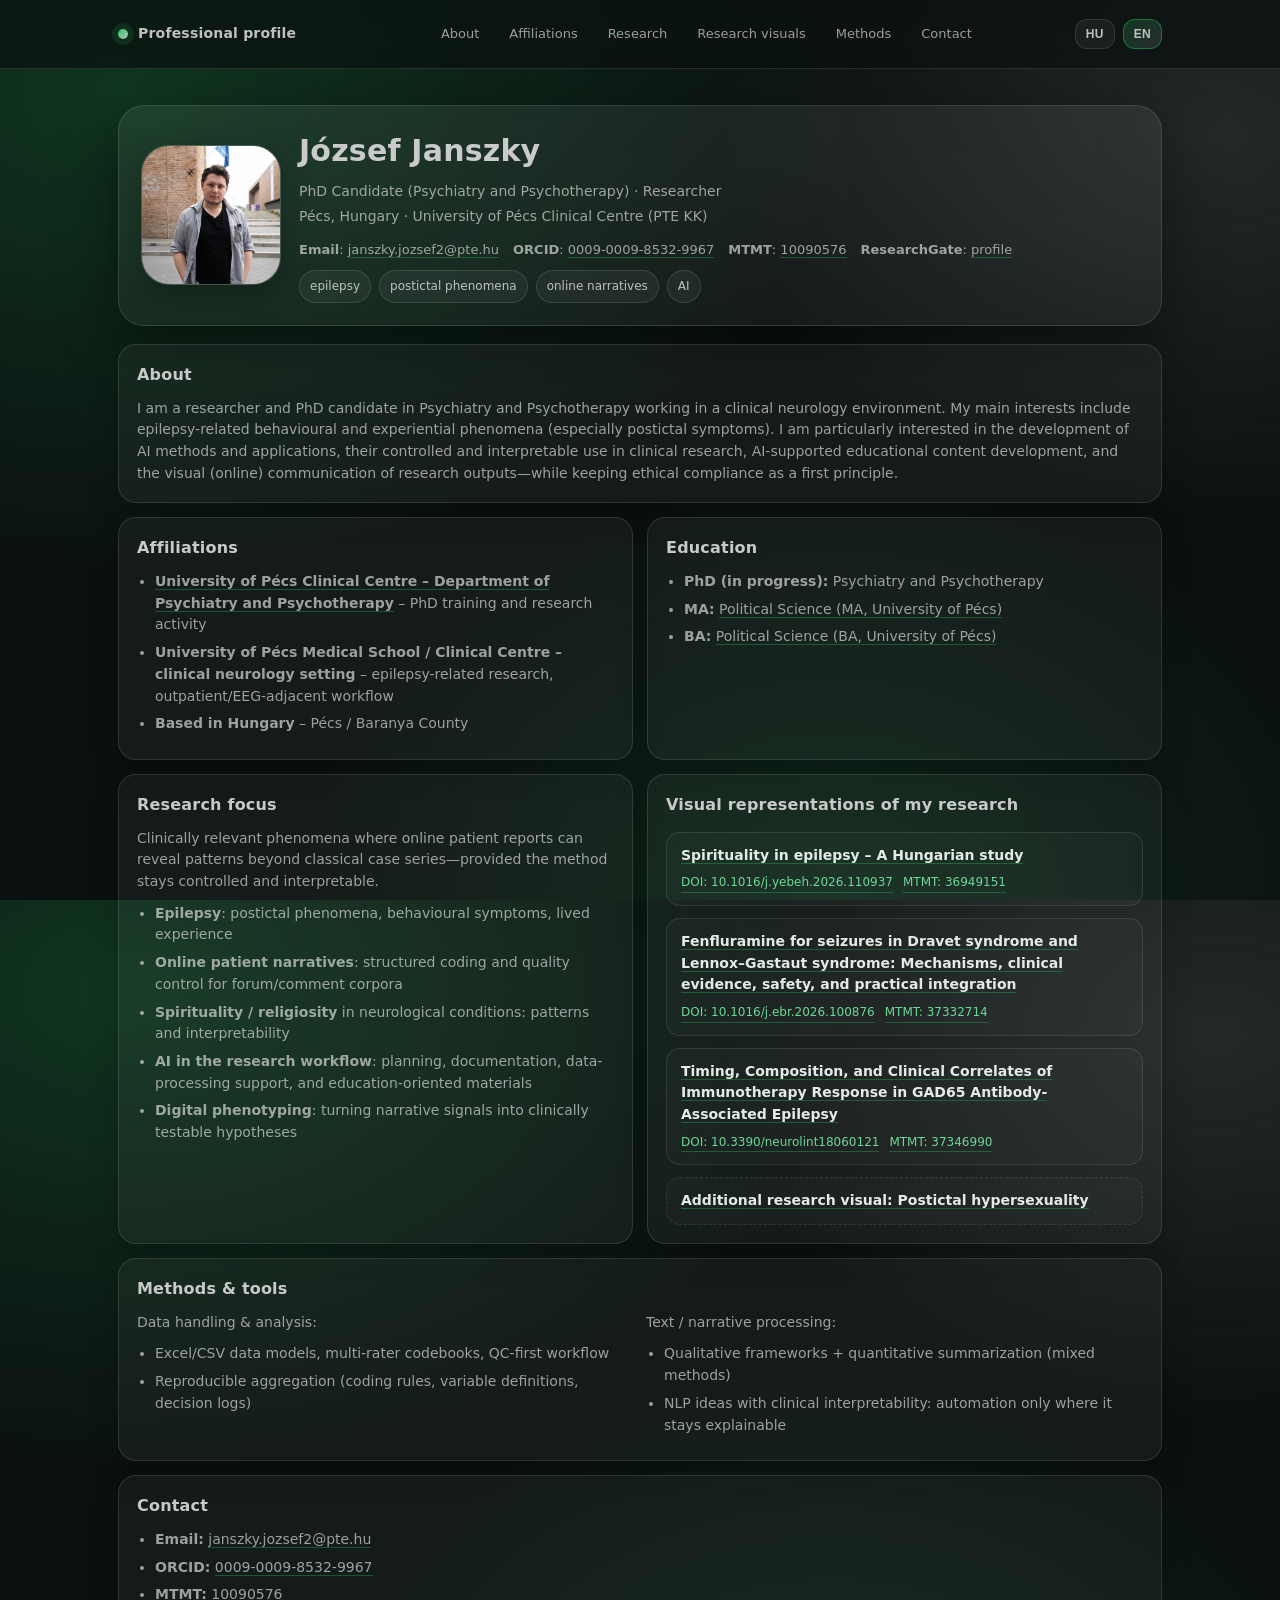
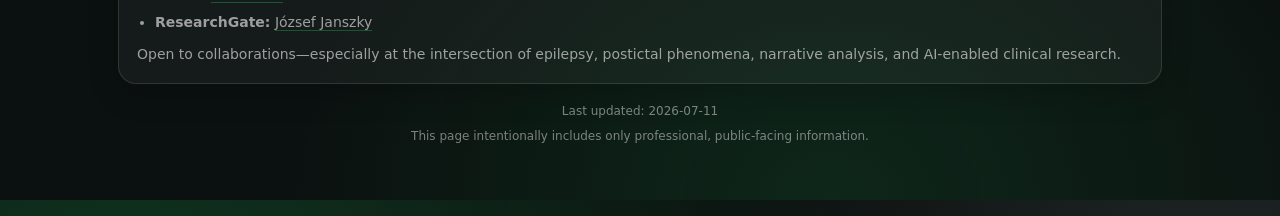
==== commit 07d75253: "Link published research pages, DOI, and MTMT records" ====
--- a/index.html
+++ b/index.html
@@ -7,10 +7,9 @@
   <meta name="description" content="Bilingual (HU/EN) professional profile for József Janszky — PhD candidate, researcher at the University of Pécs Clinical Centre." />
   <meta property="og:title" content="József Janszky · Professional Profile" />
   <meta property="og:description" content="Bilingual (HU/EN) professional profile — epilepsy-focused clinical researcher using AI in research and education." />
-  <meta property="og:image" content="Profil_512.jpg" />
   <meta property="og:image" content="Profil.png" />
   <meta name="theme-color" content="#0b1110" />
-  <link rel="preload" as="image" href="Profil_512.jpg" />
+  <link rel="preload" as="image" href="Profil.png" />
 
   <style>
     :root {
@@ -224,6 +223,38 @@
     .card li {
       margin: 6px 0;
     }
+    .publication-list {
+      list-style: none;
+      margin: 14px 0 0 !important;
+      display: grid;
+      gap: 12px;
+    }
+    .publication-list .publication-item {
+      margin: 0;
+      padding: 12px 14px;
+      border: 1px solid rgba(216,216,216,.12);
+      border-radius: 14px;
+      background: rgba(255,255,255,.025);
+    }
+    .publication-title {
+      color: rgba(236,244,239,.96);
+      font-weight: 700;
+      line-height: 1.45;
+    }
+    .publication-links {
+      display: flex;
+      flex-wrap: wrap;
+      gap: 6px 10px;
+      margin-top: 7px;
+      color: var(--muted2);
+      font-size: 12px;
+    }
+    .publication-links a {
+      color: rgba(111,226,157,.94);
+    }
+    .publication-list .secondary-project {
+      border-style: dashed;
+    }
     .wide {
       grid-column: 1 / -1;
     }
@@ -311,7 +342,7 @@
 
   <main class="container">
     <section class="hero" aria-label="Profile header">
-      <img class="avatar" src="Profil_512.jpg" data-embed="[data-uri]" onerror="if(!this.dataset.triedPng){this.dataset.triedPng='1'; this.src='Profil.png';} else {this.onerror=null; this.src=this.dataset.embed;}" loading="eager" decoding="async" alt="" data-i18n-alt="photo_alt" />
+      <img class="avatar" src="Profil.png" data-embed="[data-uri]" onerror="if(!this.dataset.triedPng){this.dataset.triedPng='1'; this.src='Profil.png';} else {this.onerror=null; this.src=this.dataset.embed;}" loading="eager" decoding="async" alt="" data-i18n-alt="photo_alt" />
 
       <div>
         <h1>József Janszky</h1>
@@ -358,7 +389,7 @@
 
       <article class="card" id="projects">
         <h2 data-i18n="projects_title">Kutatásaim vizuális reprezentációja</h2>
-        <ul data-i18n-html="projects_list"></ul>
+        <ul class="publication-list" data-i18n-html="projects_list"></ul>
         <p style="margin-top:10px" data-i18n="projects_note"></p>
       </article>
 
@@ -384,7 +415,7 @@
     </section>
 
     <footer class="footer" aria-label="Footer">
-      <div data-i18n="last_updated">Utoljára frissítve: 2026-02-11</div>
+      <div data-i18n="last_updated">Utoljára frissítve: 2026-07-11</div>
       <div style="margin-top:6px" data-i18n-html="privacy_note"></div>
     </footer>
   </main>
@@ -441,8 +472,19 @@
 
         projects_title: "Kutatásaim vizuális reprezentációja",
         projects_list: `
-          <li><a href="https://janszkyjozsef.github.io/Spirituality-in-epilepsy/" target="_blank" rel="noopener">Spirituality in epilepsy</a></li>
-          <li><a href="https://janszkyjozsef.github.io/Posztikt-lis-Hiperzexualit-s-az-Epilepszi-ban/" target="_blank" rel="noopener">Posztiktális Hipersexualitás</a></li>
+          <li class="publication-item">
+            <a class="publication-title" href="https://janszkyjozsef.github.io/Spirituality-in-epilepsy/">Spirituality in epilepsy – A Hungarian study</a>
+            <div class="publication-links"><a href="https://doi.org/10.1016/j.yebeh.2026.110937" target="_blank" rel="noopener">DOI: 10.1016/j.yebeh.2026.110937</a><a href="https://m2.mtmt.hu/gui2/?mode=browse&amp;params=publication;36949151" target="_blank" rel="noopener">MTMT: 36949151</a></div>
+          </li>
+          <li class="publication-item">
+            <a class="publication-title" href="https://janszkyjozsef.github.io/Ifj.-Janszky-J-zsef-Profil/research/fenfluramine/">Fenfluramine for seizures in Dravet syndrome and Lennox–Gastaut syndrome: Mechanisms, clinical evidence, safety, and practical integration</a>
+            <div class="publication-links"><a href="https://doi.org/10.1016/j.ebr.2026.100876" target="_blank" rel="noopener">DOI: 10.1016/j.ebr.2026.100876</a><a href="https://m2.mtmt.hu/gui2/?mode=browse&amp;params=publication;37332714" target="_blank" rel="noopener">MTMT: 37332714</a></div>
+          </li>
+          <li class="publication-item">
+            <a class="publication-title" href="https://janszkyjozsef.github.io/Ifj.-Janszky-J-zsef-Profil/research/gad65/">Timing, Composition, and Clinical Correlates of Immunotherapy Response in GAD65 Antibody-Associated Epilepsy</a>
+            <div class="publication-links"><a href="https://doi.org/10.3390/neurolint18060121" target="_blank" rel="noopener">DOI: 10.3390/neurolint18060121</a><a href="https://m2.mtmt.hu/gui2/?mode=browse&amp;params=publication;37346990" target="_blank" rel="noopener">MTMT: 37346990</a></div>
+          </li>
+          <li class="publication-item secondary-project"><a class="publication-title" href="https://janszkyjozsef.github.io/Posztikt-lis-Hiperzexualit-s-az-Epilepszi-ban/" target="_blank" rel="noopener">További kutatási vizualizáció: Posztiktális hiperszexualitás</a></li>
         `,
         projects_note: ``,
 
@@ -468,7 +510,7 @@
         contact_note:
           "Szakmai együttműködésekre nyitott vagyok, különösen epilepszia, posztiktális jelenségek, narratíva-elemzés és AI-támogatott klinikai kutatás metszetében.",
 
-        last_updated: "Utoljára frissítve: 2026-02-11",
+        last_updated: "Utoljára frissítve: 2026-07-11",
         privacy_note:
           "Ez az oldal szándékosan csak szakmai és nyilvánosan vállalható információkat tartalmaz."
       },
@@ -523,8 +565,19 @@
 
         projects_title: "Visual representations of my research",
         projects_list: `
-          <li><a href="https://janszkyjozsef.github.io/Spirituality-in-epilepsy/" target="_blank" rel="noopener">Spirituality in epilepsy</a></li>
-          <li><a href="https://janszkyjozsef.github.io/Posztikt-lis-Hiperzexualit-s-az-Epilepszi-ban/" target="_blank" rel="noopener">Postictal hypersexuality</a></li>
+          <li class="publication-item">
+            <a class="publication-title" href="https://janszkyjozsef.github.io/Spirituality-in-epilepsy/">Spirituality in epilepsy – A Hungarian study</a>
+            <div class="publication-links"><a href="https://doi.org/10.1016/j.yebeh.2026.110937" target="_blank" rel="noopener">DOI: 10.1016/j.yebeh.2026.110937</a><a href="https://m2.mtmt.hu/gui2/?mode=browse&amp;params=publication;36949151" target="_blank" rel="noopener">MTMT: 36949151</a></div>
+          </li>
+          <li class="publication-item">
+            <a class="publication-title" href="https://janszkyjozsef.github.io/Ifj.-Janszky-J-zsef-Profil/research/fenfluramine/">Fenfluramine for seizures in Dravet syndrome and Lennox–Gastaut syndrome: Mechanisms, clinical evidence, safety, and practical integration</a>
+            <div class="publication-links"><a href="https://doi.org/10.1016/j.ebr.2026.100876" target="_blank" rel="noopener">DOI: 10.1016/j.ebr.2026.100876</a><a href="https://m2.mtmt.hu/gui2/?mode=browse&amp;params=publication;37332714" target="_blank" rel="noopener">MTMT: 37332714</a></div>
+          </li>
+          <li class="publication-item">
+            <a class="publication-title" href="https://janszkyjozsef.github.io/Ifj.-Janszky-J-zsef-Profil/research/gad65/">Timing, Composition, and Clinical Correlates of Immunotherapy Response in GAD65 Antibody-Associated Epilepsy</a>
+            <div class="publication-links"><a href="https://doi.org/10.3390/neurolint18060121" target="_blank" rel="noopener">DOI: 10.3390/neurolint18060121</a><a href="https://m2.mtmt.hu/gui2/?mode=browse&amp;params=publication;37346990" target="_blank" rel="noopener">MTMT: 37346990</a></div>
+          </li>
+          <li class="publication-item secondary-project"><a class="publication-title" href="https://janszkyjozsef.github.io/Posztikt-lis-Hiperzexualit-s-az-Epilepszi-ban/" target="_blank" rel="noopener">Additional research visual: Postictal hypersexuality</a></li>
         `,
         projects_note: ``,
 
@@ -550,7 +603,7 @@
         contact_note:
           "Open to collaborations—especially at the intersection of epilepsy, postictal phenomena, narrative analysis, and AI-enabled clinical research.",
 
-        last_updated: "Last updated: 2026-02-11",
+        last_updated: "Last updated: 2026-07-11",
         privacy_note:
           "This page intentionally includes only professional, public-facing information."
       }
@@ -585,7 +638,7 @@
         const key = el.getAttribute("data-i18n");
         const val = dict[key];
         if (typeof val === "string") {
-          setOrHideText(el, val.replace("{today}", "2026-02-11"));
+          setOrHideText(el, val.replace("{today}", "2026-07-11"));
         }
       });
 
@@ -593,7 +646,7 @@
         const key = el.getAttribute("data-i18n-html");
         const val = dict[key];
         if (typeof val === "string") {
-          setOrHideHTML(el, val.replace("{today}", "2026-02-11"));
+          setOrHideHTML(el, val.replace("{today}", "2026-07-11"));
         }
       });
 
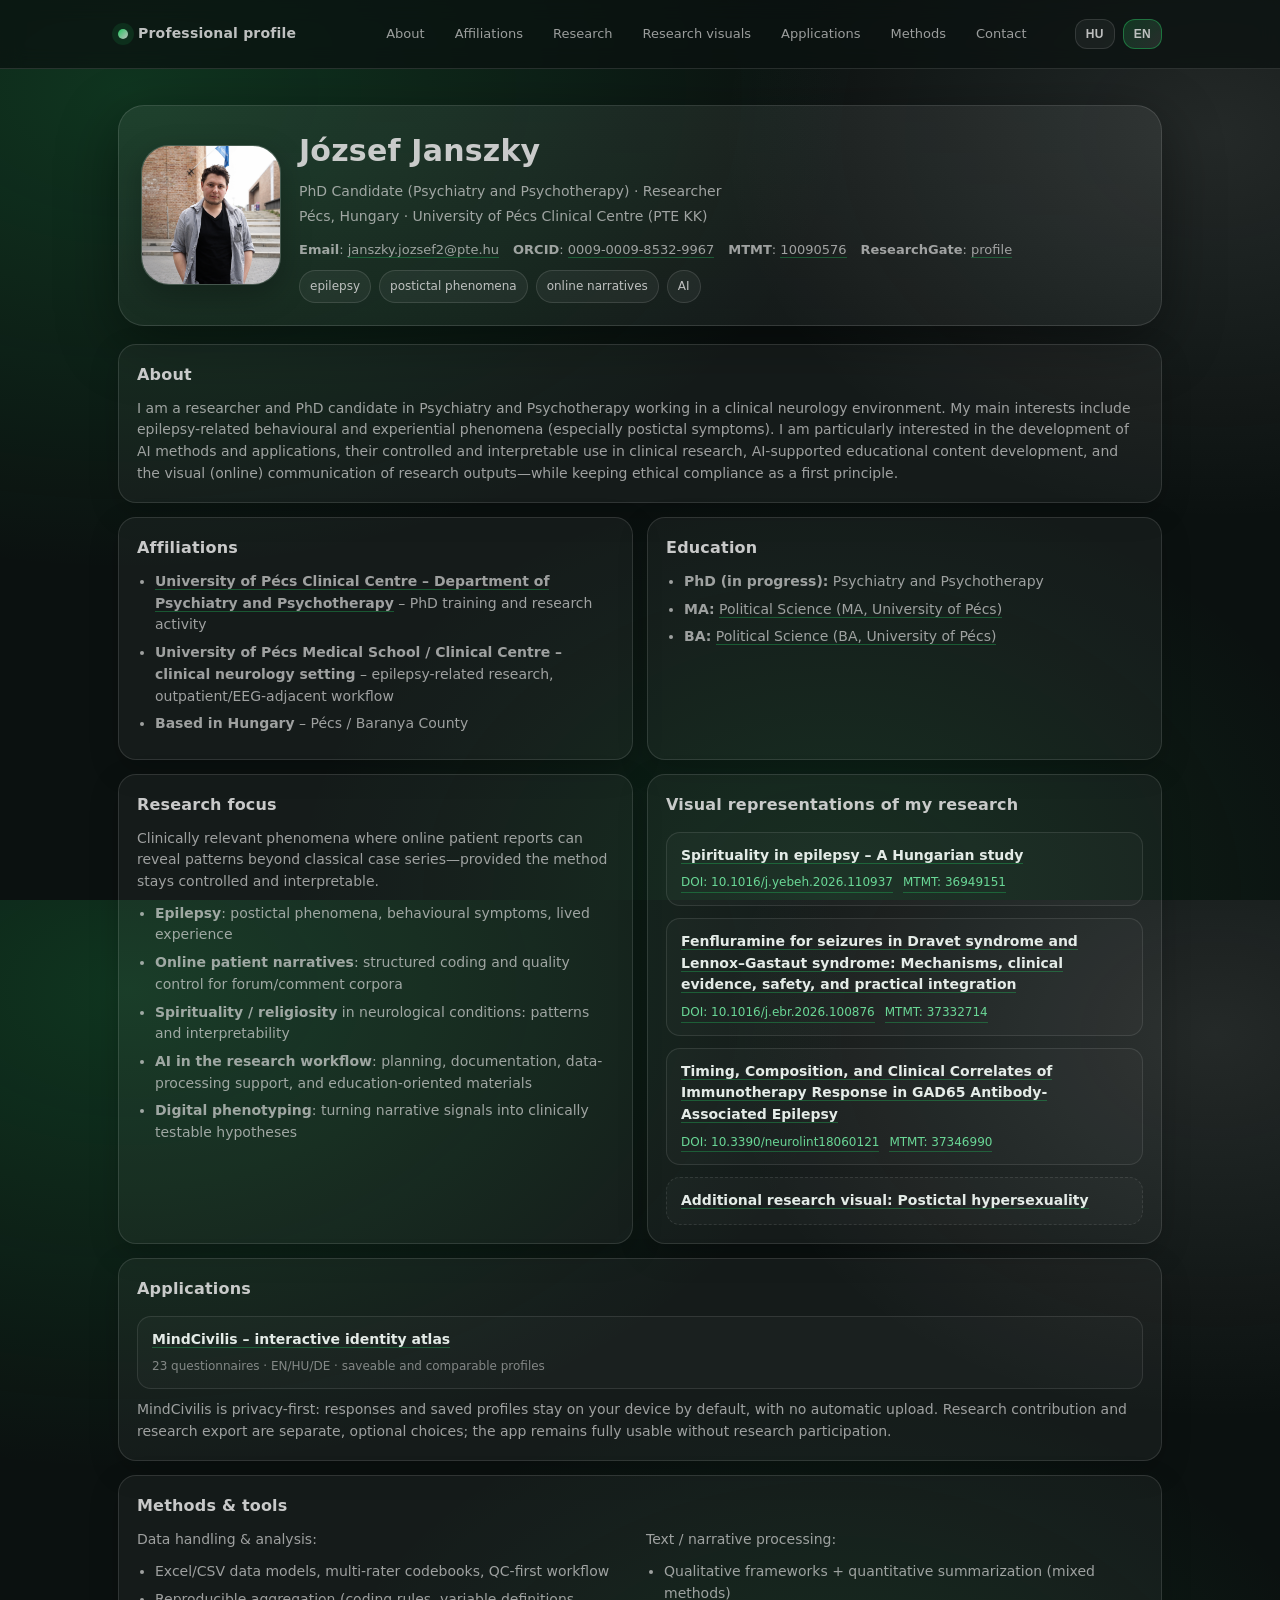
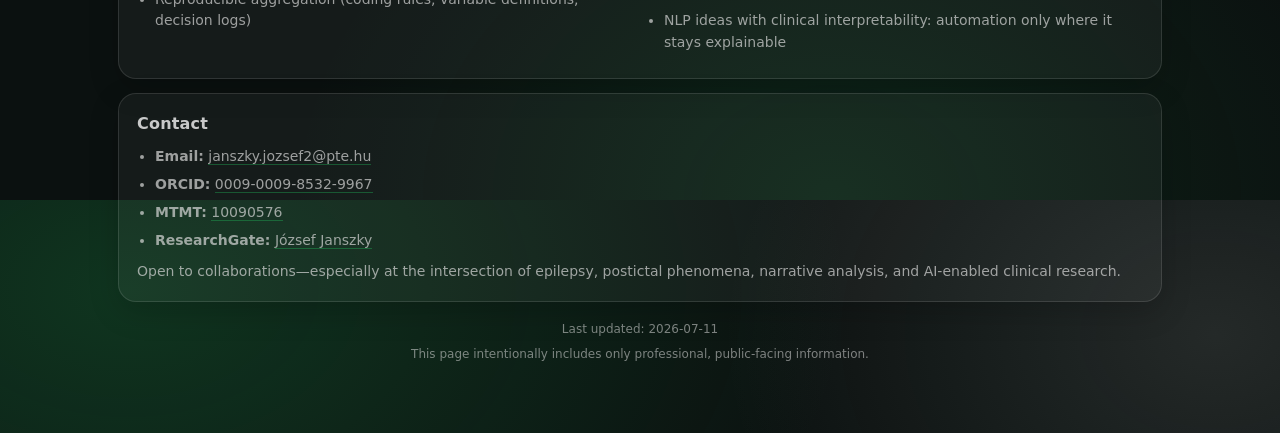
==== commit f562cf25: "Add MindCivilis to applications" ====
--- a/index.html
+++ b/index.html
@@ -329,6 +329,7 @@
         <a href="#affiliations" data-i18n="nav_affiliations">Intézményi háttér</a>
         <a href="#interests" data-i18n="nav_interests">Kutatási témák</a>
         <a href="#projects" data-i18n="nav_projects">Kutatásaim vizuális reprezentációja</a>
+        <a href="#applications" data-i18n="nav_applications">Alkalmazások</a>
         <a href="#methods" data-i18n="nav_methods">Módszertan</a>
         <a href="#contact" data-i18n="nav_contact">Kapcsolat</a>
       </nav>
@@ -391,6 +392,12 @@
         <h2 data-i18n="projects_title">Kutatásaim vizuális reprezentációja</h2>
         <ul class="publication-list" data-i18n-html="projects_list"></ul>
         <p style="margin-top:10px" data-i18n="projects_note"></p>
+      </article>
+
+      <article class="card wide" id="applications">
+        <h2 data-i18n="applications_title">Alkalmazások</h2>
+        <ul class="publication-list" data-i18n-html="applications_list"></ul>
+        <p style="margin-top:10px" data-i18n="applications_note"></p>
       </article>
 
       <article class="card wide" id="methods">
@@ -428,6 +435,7 @@
         nav_affiliations: "Intézményi háttér",
         nav_interests: "Kutatási témák",
         nav_projects: "Kutatásaim vizuális reprezentációja",
+        nav_applications: "Alkalmazások",
         nav_methods: "Módszertan",
         nav_contact: "Kapcsolat",
 
@@ -488,6 +496,15 @@
         `,
         projects_note: ``,
 
+        applications_title: "Alkalmazások",
+        applications_list: `
+          <li class="publication-item">
+            <a class="publication-title" href="https://mindcivilis-atlas.joe328.chatgpt.site" target="_blank" rel="noopener">MindCivilis – interaktív identitásatlasz</a>
+            <div class="publication-links"><span>23 kérdőív · EN/HU/DE · menthető és összehasonlítható profilok</span></div>
+          </li>
+        `,
+        applications_note: "A MindCivilis privacy-first működésű: a válaszok és a mentett profilok alapértelmezetten a saját eszközön maradnak, automatikus feltöltés nincs. A kutatási hozzájárulás és a kutatási célú export külön, opcionális döntés; az alkalmazás kutatási részvétel nélkül is teljesen használható.",
+
         methods_title: "Módszertan & eszközök",
         methods_p1: "Adatkezelés és elemzés:",
         methods_list1: `
@@ -521,6 +538,7 @@
         nav_affiliations: "Affiliations",
         nav_interests: "Research",
         nav_projects: "Research visuals",
+        nav_applications: "Applications",
         nav_methods: "Methods",
         nav_contact: "Contact",
 
@@ -581,6 +599,15 @@
         `,
         projects_note: ``,
 
+        applications_title: "Applications",
+        applications_list: `
+          <li class="publication-item">
+            <a class="publication-title" href="https://mindcivilis-atlas.joe328.chatgpt.site" target="_blank" rel="noopener">MindCivilis – interactive identity atlas</a>
+            <div class="publication-links"><span>23 questionnaires · EN/HU/DE · saveable and comparable profiles</span></div>
+          </li>
+        `,
+        applications_note: "MindCivilis is privacy-first: responses and saved profiles stay on your device by default, with no automatic upload. Research contribution and research export are separate, optional choices; the app remains fully usable without research participation.",
+
         methods_title: "Methods & tools",
         methods_p1: "Data handling & analysis:",
         methods_list1: `
